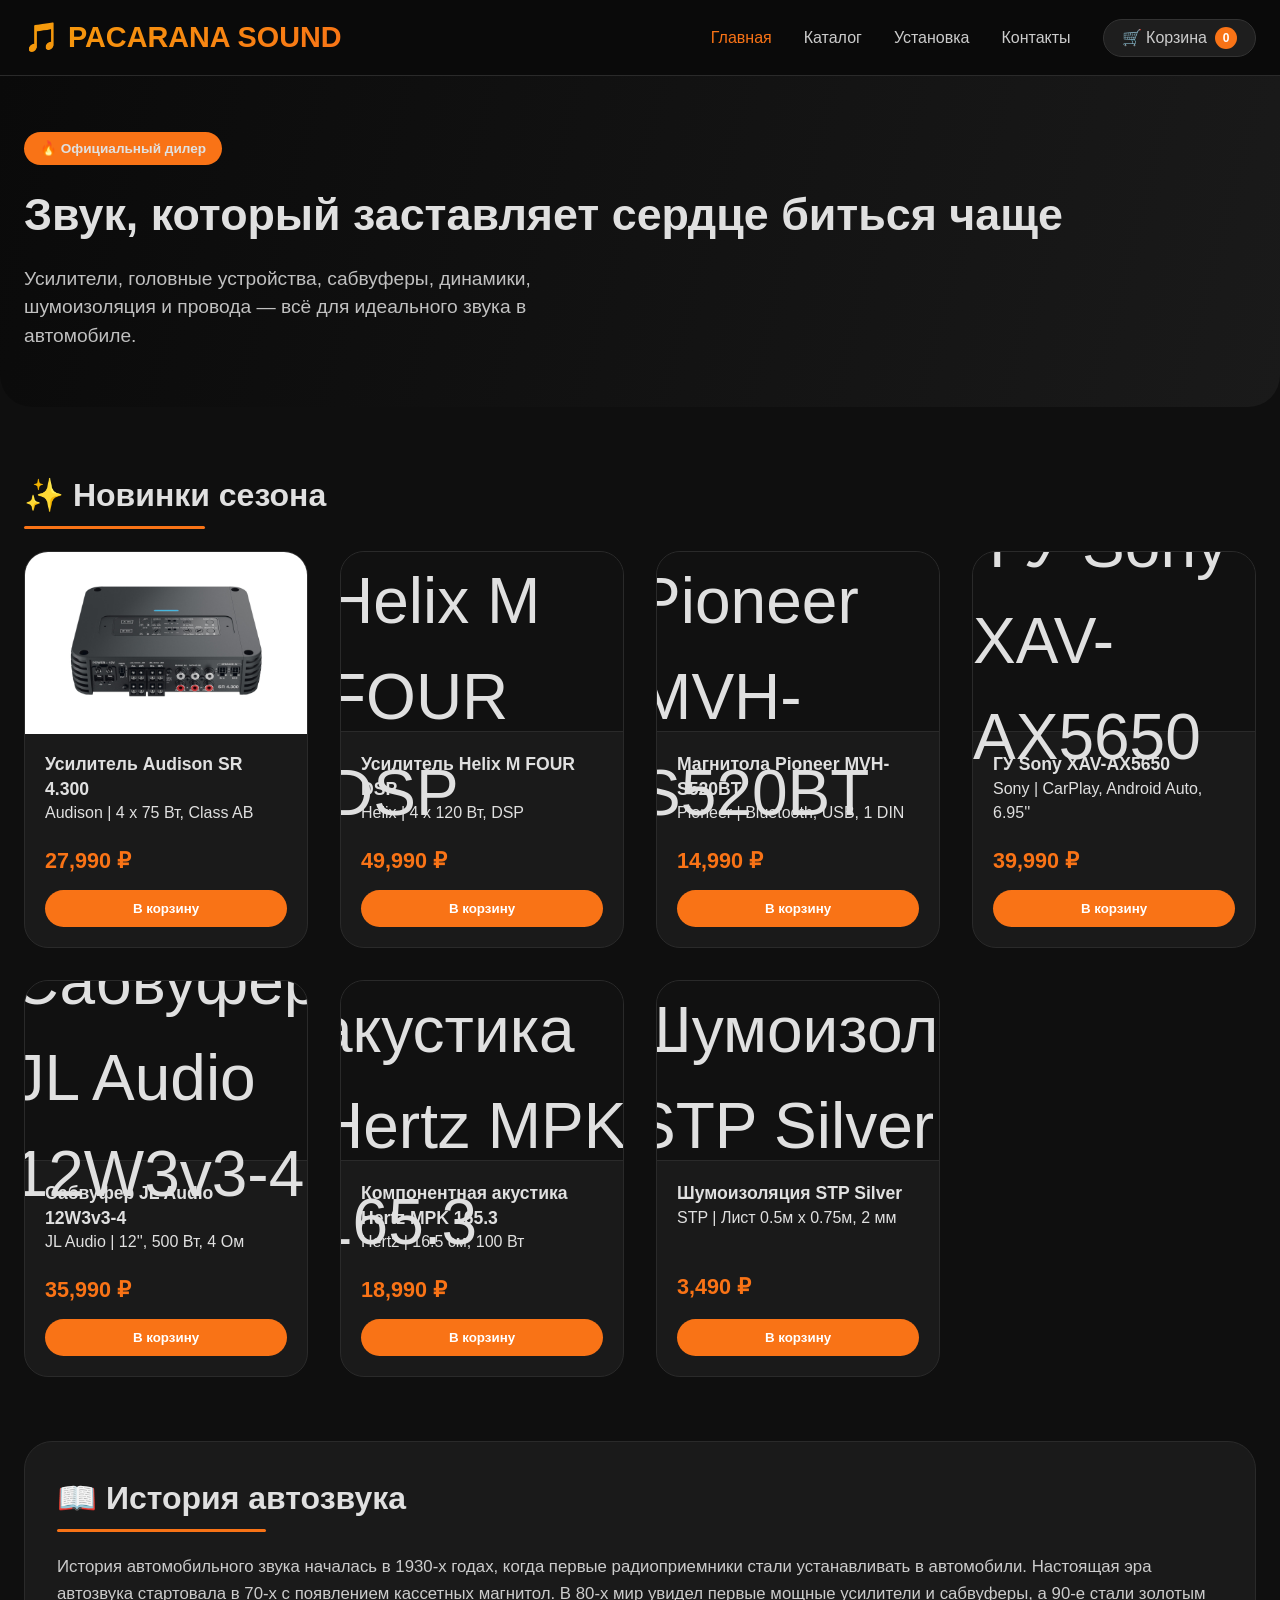
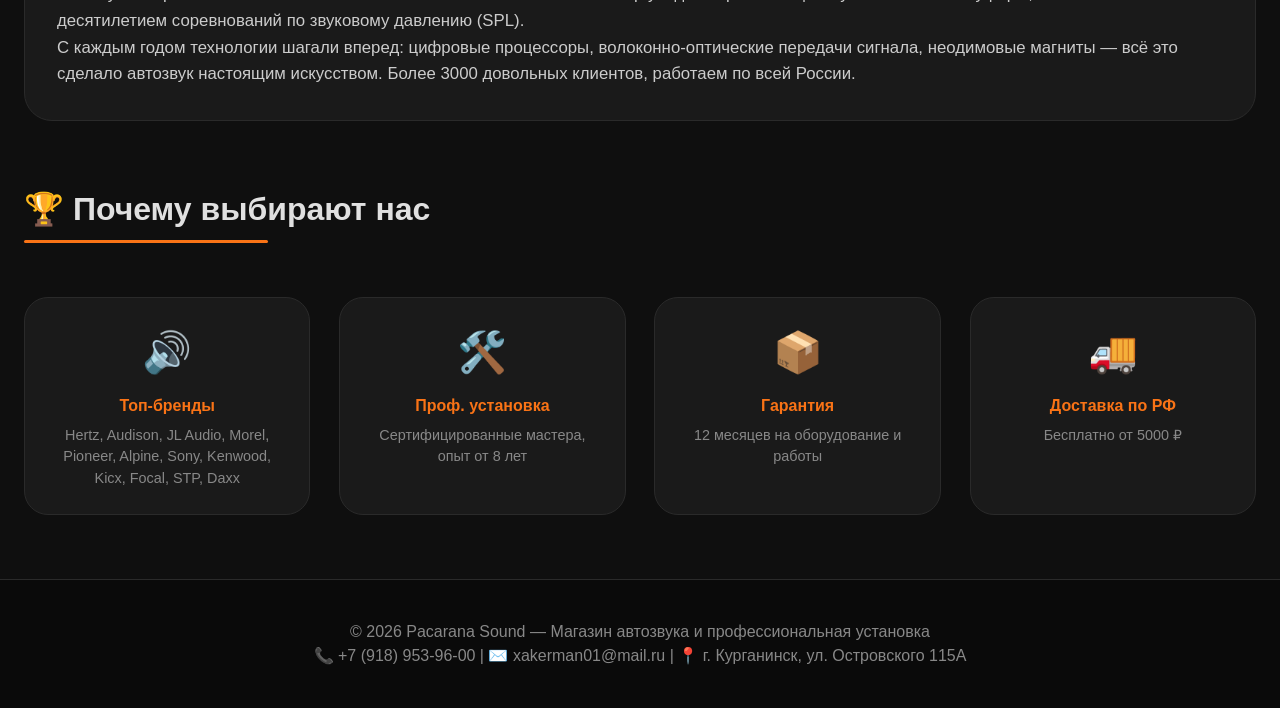
==== index.html @ 271a1d3c "first commit" ====
<!DOCTYPE html>
<html lang="ru">
<head>
    <meta charset="UTF-8">
    <meta name="viewport" content="width=device-width, initial-scale=1.0, user-scalable=yes">
    <meta name="description" content="Магазин автозвука: усилители, головные устройства, сабвуферы, динамики, шумоизоляция, провода. Профессиональная установка.">
    <title>PACARANA SOUND | Главная</title>
    <link rel="stylesheet" href="style.css">
</head>
<body>
<header class="header">
    <div class="container">
        <div class="navbar">
            <a class="logo" href="index.html">🎵 PACARANA SOUND</a>
            <div class="nav-links">
                <a href="index.html" class="nav-link active-link">Главная</a>
                <a href="catalog.html" class="nav-link">Каталог</a>
                <a href="install.html" class="nav-link">Установка</a>
                <a href="contacts.html" class="nav-link">Контакты</a>
                <a href="cart.html" class="cart-icon">🛒 Корзина <span class="cart-count" id="cartCount">0</span></a>
            </div>
        </div>
    </div>
</header>

<main>
    <div class="hero">
        <div class="container">
            <div class="hero-content">
                <span class="hero-badge">🔥 Официальный дилер</span>
                <h1>Звук, который заставляет сердце биться чаще</h1>
                <p>Усилители, головные устройства, сабвуферы, динамики, шумоизоляция и провода — всё для идеального звука в автомобиле.</p>
            </div>
        </div>
    </div>
    <div class="container">
        <section>
            <h2 class="section-title">✨ Новинки сезона</h2>
            <div class="products-grid" id="newProductsGrid"></div>
        </section>
        <section>
            <div class="bio-block">
                <h2 class="section-title">📖 История автозвука</h2>
                <div class="bio-text">
                    <p>История автомобильного звука началась в 1930-х годах, когда первые радиоприемники стали устанавливать в автомобили. Настоящая эра автозвука стартовала в 70-х с появлением кассетных магнитол. В 80-х мир увидел первые мощные усилители и сабвуферы, а 90-е стали золотым десятилетием соревнований по звуковому давлению (SPL).</p>
                    <p>С каждым годом технологии шагали вперед: цифровые процессоры, волоконно-оптические передачи сигнала, неодимовые магниты — всё это сделало автозвук настоящим искусством. Более 3000 довольных клиентов, работаем по всей России.</p>
                </div>
            </div>
        </section>
        <section>
            <h2 class="section-title">🏆 Почему выбирают нас</h2>
            <div class="advantages">
                <div class="adv-item"><div class="adv-icon">🔊</div><div class="adv-title">Топ-бренды</div><div class="adv-desc">Hertz, Audison, JL Audio, Morel, Pioneer, Alpine, Sony, Kenwood, Kicx, Focal, STP, Daxx</div></div>
                <div class="adv-item"><div class="adv-icon">🛠️</div><div class="adv-title">Проф. установка</div><div class="adv-desc">Сертифицированные мастера, опыт от 8 лет</div></div>
                <div class="adv-item"><div class="adv-icon">📦</div><div class="adv-title">Гарантия</div><div class="adv-desc">12 месяцев на оборудование и работы</div></div>
                <div class="adv-item"><div class="adv-icon">🚚</div><div class="adv-title">Доставка по РФ</div><div class="adv-desc">Бесплатно от 5000 ₽</div></div>
            </div>
        </section>
    </div>
</main>

<footer class="footer">
    <div class="container">
        <p>© 2026 Pacarana Sound — Магазин автозвука и профессиональная установка</p>
        <p>📞 +7 (918) 953-96-00 | ✉️ xakerman01@mail.ru | 📍 г. Курганинск, ул. Островского 115А</p>
    </div>
</footer>

<script src="script.js"></script>
</body>
</html>
---- style.css ----
/* ---------- RESET & GLOBAL ---------- */
* {
    margin: 0;
    padding: 0;
    box-sizing: border-box;
}

body {
    font-family: 'Segoe UI', 'Roboto', 'Helvetica Neue', sans-serif;
    background-color: #0f0f0f;
    color: #e0e0e0;
    line-height: 1.5;
}

.container {
    max-width: 1280px;
    margin: 0 auto;
    padding: 0 24px;
}

/* ---------- HEADER ---------- */
.header {
    background: #0a0a0a;
    position: sticky;
    top: 0;
    z-index: 100;
    border-bottom: 1px solid #2a2a2a;
}

.navbar {
    display: flex;
    justify-content: space-between;
    align-items: center;
    padding: 1rem 0;
    flex-wrap: wrap;
    gap: 1rem;
}

.logo {
    font-size: 1.8rem;
    font-weight: 800;
    background: linear-gradient(135deg, #f59e0b, #f97316);
    background-clip: text;
    -webkit-background-clip: text;
    color: transparent;
    text-decoration: none;
}

.nav-links {
    display: flex;
    gap: 2rem;
    align-items: center;
    flex-wrap: wrap;
}

.nav-links a {
    color: #ccc;
    text-decoration: none;
    font-weight: 500;
    transition: color 0.2s;
}

.nav-links a:hover,
.nav-links a.active-link {
    color: #f97316;
}

.cart-icon {
    background: #1e1e1e;
    padding: 6px 18px;
    border-radius: 40px;
    display: flex;
    align-items: center;
    gap: 8px;
    cursor: pointer;
    border: 1px solid #333;
    transition: all 0.2s;
    text-decoration: none !important;
}

.cart-icon:hover {
    border-color: #f97316;
}

.cart-count {
    background: #f97316;
    border-radius: 50%;
    width: 22px;
    height: 22px;
    display: inline-flex;
    align-items: center;
    justify-content: center;
    font-size: 0.75rem;
    font-weight: bold;
    color: white;
}

/* ---------- HERO ---------- */
.hero {
    background: linear-gradient(105deg, #0a0a0a 0%, #1a1a1a 100%);
    padding: 3.5rem 0;
    border-radius: 0 0 2rem 2rem;
    margin-bottom: 3rem;
}

.hero-content h1 {
    font-size: 2.8rem;
    font-weight: 800;
    margin-bottom: 1rem;
}

.hero-content p {
    font-size: 1.2rem;
    max-width: 600px;
    opacity: 0.85;
}

.hero-badge {
    display: inline-block;
    background: #f97316;
    padding: 0.4rem 1rem;
    border-radius: 30px;
    font-size: 0.85rem;
    font-weight: 600;
    margin-bottom: 1rem;
}

/* ---------- СЕКЦИИ ---------- */
section {
    margin: 4rem 0;
}

.section-title {
    font-size: 2rem;
    font-weight: 700;
    margin-bottom: 2rem;
    position: relative;
    display: inline-block;
}

.section-title::after {
    content: '';
    position: absolute;
    bottom: -10px;
    left: 0;
    width: 60%;
    height: 3px;
    background: #f97316;
    border-radius: 4px;
}

/* ---------- КАРТОЧКИ ТОВАРОВ ---------- */
.products-grid {
    display: grid;
    grid-template-columns: repeat(auto-fill, minmax(280px, 1fr));
    gap: 2rem;
}

.product-card {
    background: #1a1a1a;
    border-radius: 24px;
    overflow: hidden;
    transition: all 0.2s;
    display: flex;
    flex-direction: column;
    border: 1px solid #2a2a2a;
}

.product-card:hover {
    transform: translateY(-5px);
    border-color: #f97316;
}

.product-img {
    height: 180px;
    background: #111;
    display: flex;
    align-items: center;
    justify-content: center;
    font-size: 4rem;
    border-bottom: 1px solid #2a2a2a;
    object-fit: contain;
}
.product-img img{
    width: 330px;
    height: auto;
    object-fit: cover;
}

.product-info {
    padding: 1.25rem;
    flex: 1;
    display: flex;
    flex-direction: column;
}

.product-title-wrapper {
    min-height: 70px;
    margin-bottom: 0.5rem;
}

.product-title {
    font-weight: 700;
    font-size: 1.1rem;
    color: #e0e0e0;
    line-height: 1.4;
}

.product-price {
    color: #f97316;
    font-weight: 800;
    font-size: 1.35rem;
    margin: 0.75rem 0;
}

.btn-add-to-cart {
    background: #f97316;
    color: white;
    border: none;
    padding: 0.7rem;
    border-radius: 40px;
    font-weight: 600;
    cursor: pointer;
    transition: all 0.2s;
    margin-top: auto;
}

.btn-add-to-cart:hover {
    background: #ea580c;
    transform: translateY(-2px);
}

/* ---------- БИОГРАФИЯ / ИСТОРИЯ ---------- */
.bio-block {
    background: #1a1a1a;
    border-radius: 28px;
    padding: 2rem;
    border: 1px solid #2a2a2a;
}

.bio-text {
    font-size: 1.05rem;
    line-height: 1.6;
    color: #ccc;
}

/* ---------- ПРЕИМУЩЕСТВА ---------- */
.advantages {
    display: flex;
    flex-wrap: wrap;
    gap: 1.8rem;
    margin: 2rem 0;
}

.adv-item {
    flex: 1 1 200px;
    background: #1a1a1a;
    border-radius: 24px;
    padding: 1.5rem;
    text-align: center;
    border: 1px solid #2a2a2a;
    transition: all 0.2s;
}

.adv-item:hover {
    border-color: #f97316;
}

.adv-icon {
    font-size: 2.5rem;
    margin-bottom: 0.75rem;
}

.adv-title {
    font-weight: 800;
    margin-bottom: 0.4rem;
    color: #f97316;
}

.adv-desc {
    font-size: 0.9rem;
    color: #888;
}

/* ---------- ФИЛЬТРЫ КАТАЛОГА ---------- */
.category-filters {
    display: flex;
    flex-wrap: wrap;
    gap: 0.8rem;
    margin-bottom: 2rem;
    padding-bottom: 1rem;
    border-bottom: 1px solid #333;
}

.filter-btn {
    background: #1a1a1a;
    border: 1px solid #333;
    padding: 0.6rem 1.3rem;
    border-radius: 40px;
    font-weight: 600;
    font-size: 0.9rem;
    cursor: pointer;
    transition: all 0.2s;
    color: #ccc;
}

.filter-btn:hover {
    background: #2a2a2a;
    border-color: #f97316;
}

.filter-btn.active {
    background: #f97316;
    color: white;
    border-color: #f97316;
}

/* ---------- УСЛУГИ УСТАНОВКИ ---------- */
.install-grid {
    display: grid;
    grid-template-columns: repeat(auto-fit, minmax(280px, 1fr));
    gap: 1.5rem;
    margin: 2rem 0;
}

.service-card {
    background: #1a1a1a;
    border-radius: 20px;
    padding: 1.5rem;
    border: 1px solid #333;
    transition: all 0.2s;
}

.service-card:hover {
    border-color: #f97316;
    transform: translateY(-3px);
}

.service-icon {
    font-size: 2.5rem;
    margin-bottom: 1rem;
}

.service-title {
    font-size: 1.2rem;
    font-weight: 700;
    margin-bottom: 0.5rem;
    color: #f97316;
}

.service-price {
    color: #f97316;
    font-weight: 600;
    margin: 0.5rem 0;
}

.service-desc {
    color: #888;
    font-size: 0.9rem;
}

/* ---------- ФОРМА (общая) ---------- */
.contact-form {
    background: #1a1a1a;
    border-radius: 20px;
    padding: 1.5rem;
    margin-top: 2rem;
    border: 1px solid #333;
}
.contact-form h3{
    margin-bottom: 20px;
}

.contact-form input, .contact-form textarea {
    width: 100%;
    padding: 0.8rem;
    margin-bottom: 1rem;
    background: #2a2a2a;
    border: 1px solid #333;
    border-radius: 12px;
    color: white;
    font-family: inherit;
}

.contact-form textarea {
    min-height: 100px;
    resize: vertical;
}

.contact-form button {
    background: #f97316;
    color: white;
    border: none;
    padding: 0.8rem 1.5rem;
    border-radius: 40px;
    cursor: pointer;
    font-weight: 600;
}

/* ---------- КОРЗИНА (список на cart.html) ---------- */
.cart-items {
    list-style: none;
    margin: 1rem 0;
}

.cart-item {
    display: flex;
    justify-content: space-between;
    align-items: center;
    padding: 0.8rem 0;
    border-bottom: 1px solid #333;
}

.cart-item-info {
    flex: 1;
}

.cart-item-title {
    font-weight: 600;
    margin-bottom: 0.2rem;
}

.cart-item-price {
    font-size: 0.85rem;
    color: #f97316;
}

.cart-item-actions {
    display: flex;
    align-items: center;
    gap: 0.5rem;
}

.cart-item-actions button {
    background: #333;
    border: none;
    width: 28px;
    height: 28px;
    border-radius: 50%;
    cursor: pointer;
    color: white;
    font-weight: bold;
}

.cart-item-actions button:hover {
    background: #f97316;
}

.cart-item-actions .remove-btn {
    background: #cc0000;
}

.cart-total {
    font-weight: bold;
    font-size: 1.3rem;
    margin: 1rem 0;
    padding-top: 1rem;
    border-top: 2px solid #333;
    color: #f97316;
}

.cart-buttons {
    display: flex;
    gap: 1rem;
    margin-top: 1rem;
}

.btn-clear {
    background: #333;
    color: white;
    padding: 0.7rem;
    border-radius: 40px;
    border: none;
    cursor: pointer;
    font-weight: 600;
}

.btn-clear:hover {
    background: #cc0000;
}

/* ---------- TOAST УВЕДОМЛЕНИЯ ---------- */
.toast {
    position: fixed;
    bottom: 20px;
    right: 20px;
    background: #f97316;
    color: white;
    padding: 12px 24px;
    border-radius: 40px;
    font-weight: 500;
    z-index: 1001;
    animation: fadeInOut 2s ease;
}

@keyframes fadeInOut {
    0% { opacity: 0; transform: translateX(50px); }
    15% { opacity: 1; transform: translateX(0); }
    85% { opacity: 1; }
    100% { opacity: 0; transform: translateX(50px); }
}

/* ---------- ДОПОЛНИТЕЛЬНО ---------- */
.products-count {
    text-align: right;
    margin-bottom: 1rem;
    color: #888;
    font-size: 0.9rem;
}

.footer {
    background: #0a0a0a;
    text-align: center;
    padding: 2.5rem;
    margin-top: 4rem;
    border-top: 1px solid #2a2a2a;
    color: #888;
}

@media (max-width: 768px) {
    .category-filters { justify-content: center; }
    .filter-btn { padding: 0.4rem 1rem; font-size: 0.8rem; }
    .cart-item { flex-direction: column; align-items: flex-start; gap: 0.5rem; }
    .cart-item-actions { align-self: flex-end; }
}
/* Вместо инлайн-стилей в контейнерах страниц */
.page-padding {
    padding: 2rem 0;
}

/* Контакты: сетка карточек */
.contacts-grid {
    display: grid;
    grid-template-columns: repeat(auto-fit, minmax(300px, 1fr));
    gap: 2rem;
}

/* Карточка контакта */
.contact-card {
    background: #1a1a1a;
    border-radius: 20px;
    padding: 1.5rem;
    border: 1px solid #333;
}

.contact-card h3 {
    color: #f97316;
    margin-bottom: 1rem;
}

/* Описание услуг (отступ) */
.services-description {
    margin-bottom: 1rem;
}
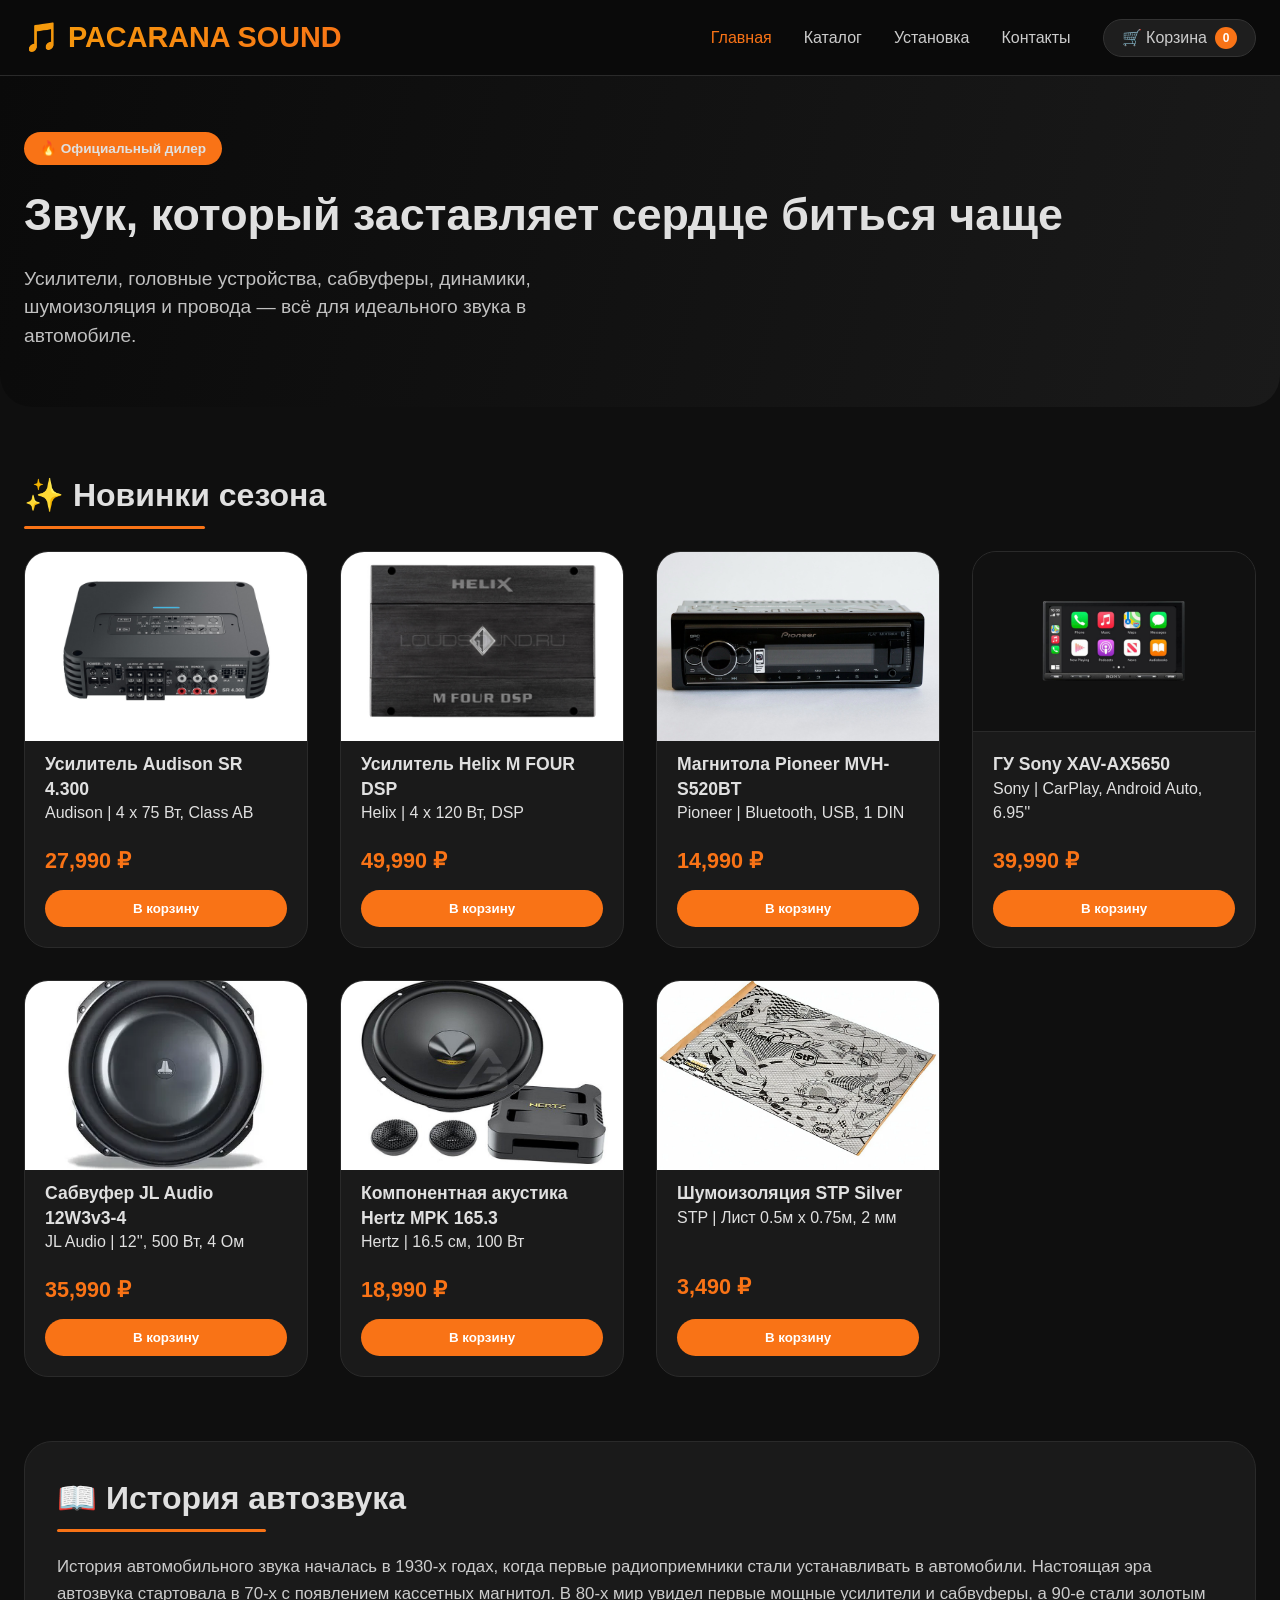
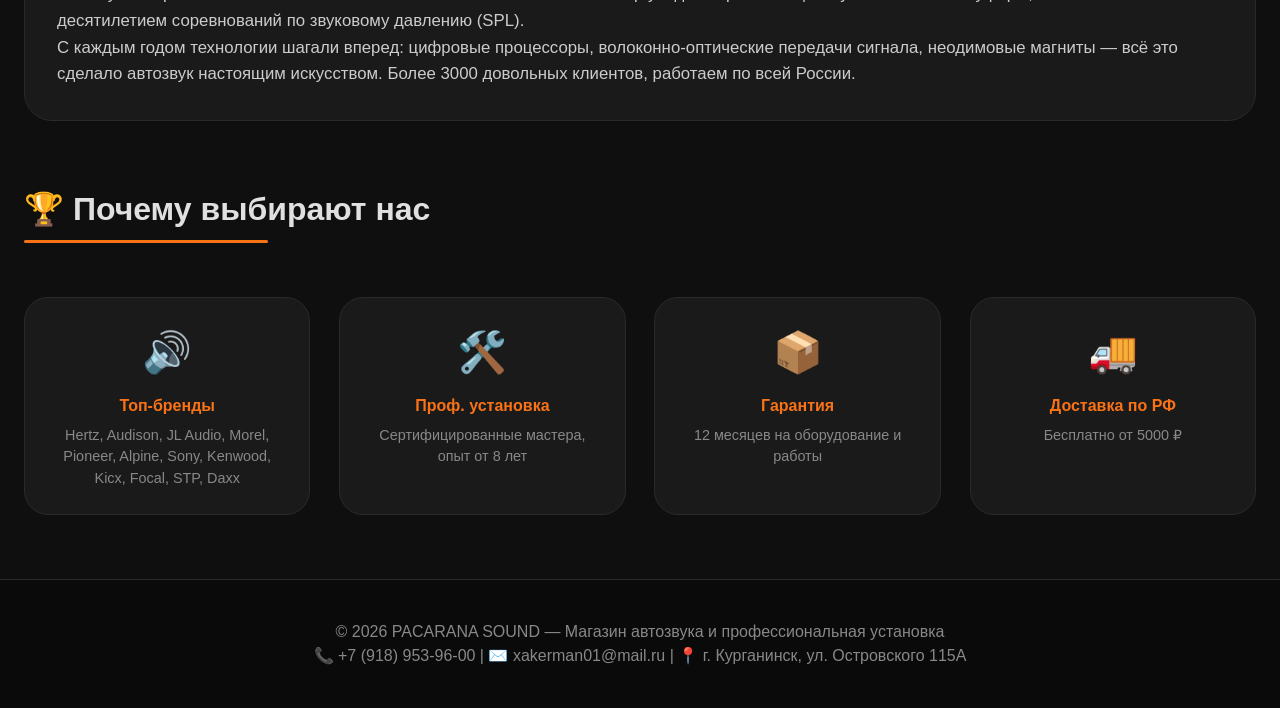
==== commit 49ca6f50: "shrift" ====
--- a/index.html
+++ b/index.html
@@ -61,7 +61,7 @@
 
 <footer class="footer">
     <div class="container">
-        <p>© 2026 Pacarana Sound — Магазин автозвука и профессиональная установка</p>
+        <p>© 2026 PACARANA SOUND — Магазин автозвука и профессиональная установка</p>
         <p>📞 +7 (918) 953-96-00 | ✉️ xakerman01@mail.ru | 📍 г. Курганинск, ул. Островского 115А</p>
     </div>
 </footer>
--- a/style.css
+++ b/style.css
@@ -183,7 +183,7 @@
 }
 .product-img img{
     width: 330px;
-    height: auto;
+    height: 200px;
     object-fit: cover;
 }
 
